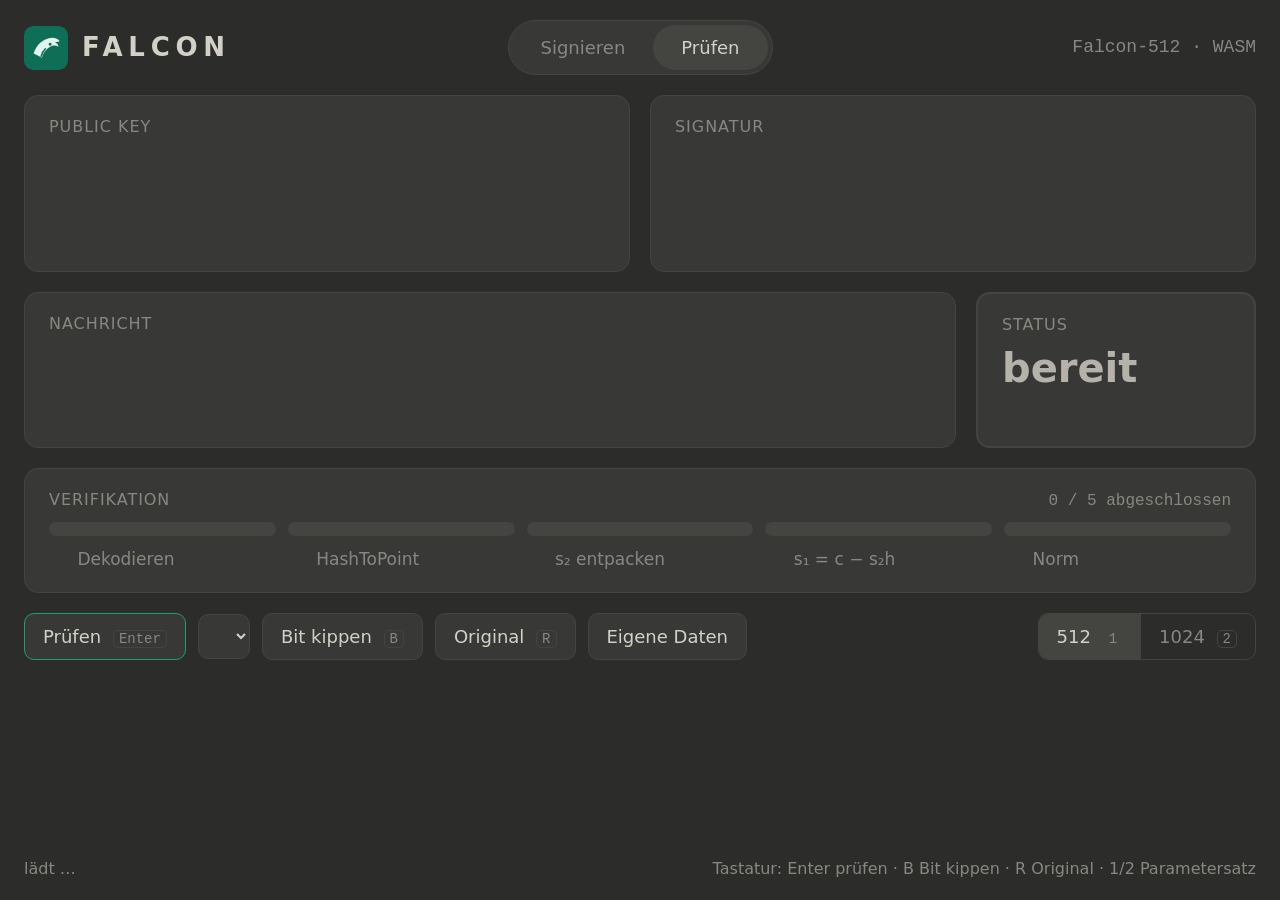
==== Rust/web/index.html @ 87e59b59 "feat(rust): erweiterte Tests, Web-Oberfläche und restliche Python-Vektoren Erweiterte Tests (PLAN.md" ====
<!doctype html>
<html lang="de">
<head>
  <meta charset="utf-8">
  <meta name="viewport" content="width=device-width, initial-scale=1">
  <title>Falcon Demo</title>
  <link rel="icon" href="logo.svg" type="image/svg+xml">
  <link rel="stylesheet" href="style.css">
</head>
<body>
<div class="app">
  <header class="topbar">
    <div class="brand">
      <img src="logo.svg" alt="" width="44" height="44">
      <span class="wordmark">FALCON</span>
    </div>
    <nav class="tabs" role="tablist" aria-label="Ansicht">
      <button role="tab" id="tab-sign" aria-selected="false" aria-controls="view-sign">Signieren</button>
      <button role="tab" id="tab-verify" aria-selected="true" aria-controls="view-verify">Prüfen</button>
    </nav>
    <div class="badge" id="badge">Falcon-512 · WASM</div>
  </header>

  <!-- Prüfen -->
  <main id="view-verify" role="tabpanel" aria-labelledby="tab-verify">
    <section class="row two">
      <article class="tile">
        <div class="tile-head"><span class="label">Public Key</span><span class="meta" id="pk-meta"></span></div>
        <div class="hex" id="pk-hex"></div>
      </article>
      <article class="tile">
        <div class="tile-head"><span class="label">Signatur</span><span class="meta" id="sig-meta"></span></div>
        <div class="hex" id="sig-hex"></div>
        <div class="note" id="sig-note"></div>
      </article>
    </section>

    <section class="row msg-status">
      <article class="tile">
        <div class="tile-head"><span class="label">Nachricht</span><span class="meta" id="msg-meta"></span></div>
        <div class="msg" id="msg-view"></div>
      </article>
      <article class="tile status" id="status" aria-live="polite">
        <span class="label">Status</span>
        <div class="status-word" id="status-word">bereit</div>
        <div class="status-sub" id="status-sub"></div>
      </article>
    </section>

    <section class="tile progress-panel">
      <div class="tile-head">
        <span class="label">Verifikation</span>
        <span class="meta" id="progress-count">0 / 5 abgeschlossen</span>
      </div>
      <ol class="steps" id="steps">
        <li><span class="seg"></span><span class="step-name"><i></i>Dekodieren</span></li>
        <li><span class="seg"></span><span class="step-name"><i></i>HashToPoint</span></li>
        <li><span class="seg"></span><span class="step-name"><i></i>s₂ entpacken</span></li>
        <li><span class="seg"></span><span class="step-name"><i></i>s₁ = c − s₂h</span></li>
        <li><span class="seg"></span><span class="step-name"><i></i>Norm</span></li>
      </ol>
      <div class="norm" id="norm" hidden>
        <div class="norm-text" id="norm-text"></div>
        <div class="gauge" aria-hidden="true"><div class="gauge-fill" id="gauge-fill"></div><div class="gauge-bound"></div></div>
      </div>
    </section>

    <section class="controls">
      <div class="group">
        <button class="primary" id="btn-verify">Prüfen <kbd>Enter</kbd></button>
        <label class="select">
          <span class="sr-only">KAT-Fall</span>
          <select id="kat-select" aria-label="KAT-Fall wählen"></select>
        </label>
        <button id="btn-flip">Bit kippen <kbd>B</kbd></button>
        <button id="btn-reset">Original <kbd>R</kbd></button>
        <button id="btn-own">Eigene Daten</button>
      </div>
      <div class="segmented" role="group" aria-label="Parametersatz">
        <button id="set-512" aria-pressed="true">512 <kbd>1</kbd></button>
        <button id="set-1024" aria-pressed="false">1024 <kbd>2</kbd></button>
      </div>
    </section>

    <dialog id="own-dialog">
      <form method="dialog" class="own-form" id="own-form">
        <h2>Eigene Daten</h2>
        <p class="hint">Hex (Leerzeichen und Zeilenumbrüche erlaubt) oder eine Datei mit den rohen Bytes.</p>
        <label>Public Key <input type="file" id="own-pk-file"></label>
        <textarea id="own-pk" rows="3" spellcheck="false" placeholder="09…"></textarea>
        <label>Signatur <input type="file" id="own-sig-file"></label>
        <textarea id="own-sig" rows="3" spellcheck="false" placeholder="39…"></textarea>
        <label>Nachricht
          <span class="radio"><input type="radio" name="msg-mode" value="text" checked> Text</span>
          <span class="radio"><input type="radio" name="msg-mode" value="hex"> Hex</span>
          <input type="file" id="own-msg-file">
        </label>
        <textarea id="own-msg" rows="2" spellcheck="false"></textarea>
        <div class="own-error" id="own-error" role="alert"></div>
        <div class="dialog-buttons">
          <button value="cancel" formnovalidate>Abbrechen</button>
          <button class="primary" id="own-apply" value="default">Übernehmen und prüfen</button>
        </div>
      </form>
    </dialog>
  </main>

  <!-- Signieren -->
  <main id="view-sign" role="tabpanel" aria-labelledby="tab-sign" hidden>
    <section class="row two">
      <article class="tile">
        <div class="tile-head"><span class="label">Schlüsselpaar</span><span class="meta" id="key-meta">noch keines</span></div>
        <div class="hex" id="key-pk-hex"></div>
        <div class="note" id="key-note">Secret Key bleibt im WebAssembly-Speicher und wird beim Verwerfen gelöscht.</div>
        <div class="tile-actions">
          <button class="primary" id="btn-keygen">Schlüssel erzeugen</button>
        </div>
      </article>
      <article class="tile">
        <div class="tile-head"><span class="label">Nachricht</span><span class="meta" id="sign-msg-meta"></span></div>
        <textarea id="sign-msg" rows="4" spellcheck="false">Hallo Bern, das ist Falcon im Browser.</textarea>
        <div class="tile-actions">
          <button class="primary" id="btn-sign" disabled>Signieren</button>
        </div>
      </article>
    </section>
    <section class="row msg-status">
      <article class="tile">
        <div class="tile-head"><span class="label">Signatur</span><span class="meta" id="sign-sig-meta"></span></div>
        <div class="hex" id="sign-sig-hex"></div>
      </article>
      <article class="tile status" id="sign-status" aria-live="polite">
        <span class="label">Status</span>
        <div class="status-word" id="sign-status-word">bereit</div>
        <div class="status-sub" id="sign-status-sub">erst Schlüssel erzeugen</div>
      </article>
    </section>
    <section class="controls">
      <div class="group">
        <button id="btn-to-verify" disabled>In „Prüfen“ übernehmen</button>
      </div>
      <p class="hint">Nur zur Vorführung: Auf WebAssembly gelten die Prüfungen der konstanten Laufzeit nicht (PLAN.md §6). Keine echten Schlüssel verwenden.</p>
    </section>
  </main>

  <footer class="footer">
    <span id="version">lädt …</span>
    <span>Tastatur: Enter prüfen · B Bit kippen · R Original · 1/2 Parametersatz</span>
  </footer>
</div>
<script type="module" src="app.js"></script>
</body>
</html>
---- Rust/web/style.css ----
/* Farben aus UI-PLAN.md 3.2: gedämpft, kräftiges Türkis nur im Logo.
   Grün und Rot nur als Rand, Leistenabschnitt und Text. */
:root {
  --bg: #2C2C2A;
  --tile: #383836;
  --line: #444441;
  --text: #D3D1C7;
  --text-2: #B4B2A9;
  --muted: #888780;
  --brand: #0F6E56;
  --brand-fg: #E1F5EE;
  --run: #1D9E75;
  --ok: #3B6D11;
  --ok-text: #97C459;
  --bad: #A32D2D;
  --bad-text: #F09595;

  --radius: 14px;
  --gap: 20px;
  --mono: ui-monospace, "Cascadia Mono", "SF Mono", Consolas, "Liberation Mono", monospace;
  --sans: system-ui, -apple-system, "Segoe UI", Roboto, "Helvetica Neue", Arial, sans-serif;
  color-scheme: dark;
}

* { box-sizing: border-box; }

html, body {
  margin: 0;
  background: var(--bg);
  color: var(--text);
  font-family: var(--sans);
  font-size: 18px;
  line-height: 1.4;
}

/* Auf 1920 × 1080 ausgelegt, ab 1280 px brauchbar (UI-PLAN.md 3.5). */
.app {
  max-width: 1760px;
  margin: 0 auto;
  padding: 28px 40px 20px;
  min-height: 100vh;
  display: flex;
  flex-direction: column;
  gap: var(--gap);
}

main { display: flex; flex-direction: column; gap: var(--gap); }
main[hidden] { display: none; }

/* Kopfzeile */
.topbar {
  display: grid;
  grid-template-columns: 1fr auto 1fr;
  align-items: center;
  gap: var(--gap);
}
.brand { display: flex; align-items: center; gap: 14px; }
.wordmark { font-size: 26px; font-weight: 700; letter-spacing: 0.22em; color: var(--text); }
.badge { justify-self: end; color: var(--muted); font-size: 18px; font-family: var(--mono); }

.tabs {
  display: flex;
  background: var(--tile);
  border: 1px solid var(--line);
  border-radius: 999px;
  padding: 4px;
}
.tabs button {
  border: 0;
  background: transparent;
  color: var(--muted);
  padding: 10px 28px;
  border-radius: 999px;
  font-size: 18px;
}
.tabs button[aria-selected="true"] { background: var(--line); color: var(--text); }

/* Kacheln */
.row { display: grid; gap: var(--gap); }
.row.two { grid-template-columns: 1fr 1fr; }
.row.msg-status { grid-template-columns: 1fr 340px; }

.tile {
  background: var(--tile);
  border: 1px solid var(--line);
  border-radius: var(--radius);
  padding: 20px 24px;
  min-width: 0;
}
.tile-head { display: flex; justify-content: space-between; align-items: baseline; gap: 12px; margin-bottom: 10px; }
.label { color: var(--muted); font-size: 16px; letter-spacing: 0.06em; text-transform: uppercase; }
.meta { color: var(--muted); font-size: 16px; font-family: var(--mono); white-space: nowrap; }
.note { color: var(--muted); font-size: 16px; margin-top: 8px; min-height: 1.4em; }

.hex, .msg {
  font-family: var(--mono);
  font-size: 20px;
  color: var(--text-2);
  word-break: break-all;
  display: -webkit-box;
  -webkit-line-clamp: 3;
  -webkit-box-orient: vertical;
  overflow: hidden;
  min-height: 3.6em;
}
.msg.text { font-family: var(--sans); font-size: 24px; word-break: normal; }
.hex mark {
  background: transparent;
  color: var(--bad-text);
  outline: 2px solid var(--bad);
  border-radius: 3px;
  padding: 0 2px;
}

/* Statuskachel (UI-PLAN.md 3.3) */
.status { border-width: 2px; display: flex; flex-direction: column; justify-content: center; gap: 4px; }
.status-word { font-size: 40px; font-weight: 650; color: var(--text-2); }
.status-sub { font-size: 18px; color: var(--muted); font-family: var(--mono); min-height: 1.4em; }
.status.run { border-color: var(--run); }
.status.run .status-word { color: var(--run); }
.status.ok { border-color: var(--ok); }
.status.ok .status-word { color: var(--ok-text); }
.status.bad { border-color: var(--bad); }
.status.bad .status-word { color: var(--bad-text); }

/* Leiste mit fünf Abschnitten */
.steps {
  list-style: none;
  margin: 8px 0 0;
  padding: 0;
  display: grid;
  grid-template-columns: repeat(5, 1fr);
  gap: 12px;
}
.seg { display: block; height: 14px; border-radius: 7px; background: var(--line); transition: background-color 0.2s; }
.step-name { display: flex; align-items: center; gap: 8px; margin-top: 12px; font-size: 20px; color: var(--muted); }
.step-name i { font-style: normal; width: 1.2em; text-align: center; font-weight: 700; }
.steps li.run .seg { background: var(--run); }
.steps li.run .step-name { color: var(--text); }
.steps li.ok .seg { background: var(--ok); }
.steps li.ok .step-name { color: var(--text); }
.steps li.ok i::before { content: "✓"; color: var(--ok-text); }
.steps li.bad .seg { background: var(--bad); }
.steps li.bad .step-name { color: var(--bad-text); }
.steps li.bad i::before { content: "✕"; color: var(--bad-text); }

.norm { margin-top: 18px; display: grid; grid-template-columns: auto 1fr; gap: 20px; align-items: center; }
.norm[hidden] { display: none; }
.norm-text { font-family: var(--mono); font-size: 18px; color: var(--text-2); white-space: nowrap; }
.gauge { position: relative; height: 10px; background: var(--line); border-radius: 5px; }
.gauge-fill { position: absolute; inset: 0 auto 0 0; width: 0; border-radius: 5px; background: var(--ok); transition: width 0.4s; }
.gauge-fill.over { background: var(--bad); }
/* Schranke β² bei 80 % der Breite, Rest zeigt Überschreitung */
.gauge-bound { position: absolute; left: 80%; top: -6px; bottom: -6px; width: 2px; background: var(--text-2); }

/* Bedienleiste */
.controls { display: flex; justify-content: space-between; align-items: center; gap: var(--gap); flex-wrap: wrap; }
.group { display: flex; gap: 12px; flex-wrap: wrap; align-items: center; }

button, select {
  font: inherit;
  font-size: 18px;
  color: var(--text);
  background: var(--tile);
  border: 1px solid var(--line);
  border-radius: 10px;
  padding: 10px 18px;
  cursor: pointer;
}
button:hover:not(:disabled), select:hover { border-color: var(--muted); }
button:disabled { color: var(--muted); cursor: not-allowed; opacity: 0.6; }
button.primary { border-color: var(--run); color: var(--text); }
button.primary:hover:not(:disabled) { background: #1d9e7522; }
:focus-visible { outline: 3px solid var(--run); outline-offset: 2px; }
kbd {
  font-family: var(--mono);
  font-size: 14px;
  color: var(--muted);
  border: 1px solid var(--line);
  border-radius: 5px;
  padding: 0 5px;
  margin-left: 6px;
}
select { padding-right: 12px; }

.segmented { display: flex; border: 1px solid var(--line); border-radius: 10px; overflow: hidden; }
.segmented button { border: 0; border-radius: 0; background: transparent; color: var(--muted); }
.segmented button[aria-pressed="true"] { background: var(--line); color: var(--text); }

.hint { color: var(--muted); font-size: 16px; margin: 0; }
.footer { margin-top: auto; display: flex; justify-content: space-between; color: var(--muted); font-size: 16px; gap: 20px; flex-wrap: wrap; }

/* Signieren */
textarea {
  width: 100%;
  font-family: var(--mono);
  font-size: 18px;
  color: var(--text);
  background: var(--bg);
  border: 1px solid var(--line);
  border-radius: 10px;
  padding: 10px 12px;
  resize: vertical;
}
#sign-msg { font-family: var(--sans); font-size: 22px; }
.tile-actions { margin-top: 14px; display: flex; gap: 12px; }

/* Dialog „Eigene Daten“ */
dialog {
  background: var(--tile);
  color: var(--text);
  border: 1px solid var(--line);
  border-radius: var(--radius);
  width: min(900px, 92vw);
  padding: 24px 28px;
}
dialog::backdrop { background: #000a; }
.own-form { display: flex; flex-direction: column; gap: 8px; }
.own-form h2 { margin: 0 0 4px; font-size: 24px; font-weight: 600; }
.own-form label { display: flex; align-items: center; gap: 14px; margin-top: 8px; color: var(--muted); font-size: 16px; }
.own-form input[type=file] { font-size: 14px; color: var(--muted); }
.radio { display: inline-flex; gap: 4px; align-items: center; color: var(--text-2); }
.own-error { color: var(--bad-text); min-height: 1.4em; font-size: 16px; }
.dialog-buttons { display: flex; justify-content: flex-end; gap: 12px; margin-top: 8px; }

.sr-only { position: absolute; width: 1px; height: 1px; overflow: hidden; clip: rect(0 0 0 0); white-space: nowrap; }

/* Beamer (1920 × 1080): grössere Schrift, Fläche ausnutzen */
@media (min-width: 1600px) and (min-height: 900px) {
  html, body { font-size: 20px; }
  .app { gap: 26px; padding-top: 36px; }
  .tile { padding: 26px 30px; }
  .label, .meta, .note, .hint, .footer { font-size: 18px; }
  .hex, .msg { font-size: 23px; -webkit-line-clamp: 4; min-height: 5.6em; }
  .msg.text { font-size: 30px; }
  .row.msg-status { grid-template-columns: 1fr 420px; }
  .status-word { font-size: 56px; }
  .status-sub { font-size: 20px; }
  .seg { height: 18px; border-radius: 9px; }
  .step-name { font-size: 24px; margin-top: 16px; }
  .norm-text { font-size: 22px; }
  button, select { font-size: 20px; padding: 12px 22px; }
  .wordmark { font-size: 30px; }
  .tabs button { font-size: 20px; padding: 12px 32px; }
}

/* schmaler als 1280 px: enger; Handy: einspaltig ohne Anspruch */
@media (max-width: 1400px) {
  .app { padding: 20px 24px; }
  .row.msg-status { grid-template-columns: 1fr 280px; }
  .step-name { font-size: 17px; }
}
@media (max-width: 900px) {
  .topbar { grid-template-columns: 1fr; justify-items: start; }
  .badge { justify-self: start; }
  .row.two, .row.msg-status { grid-template-columns: 1fr; }
  .steps { grid-template-columns: 1fr; }
  .norm { grid-template-columns: 1fr; }
  .norm-text { white-space: normal; }
  .tile-head { flex-wrap: wrap; }
  .meta { white-space: normal; }
  .app { padding: 16px; }
}
@media (prefers-reduced-motion: reduce) {
  .seg, .gauge-fill { transition: none; }
}
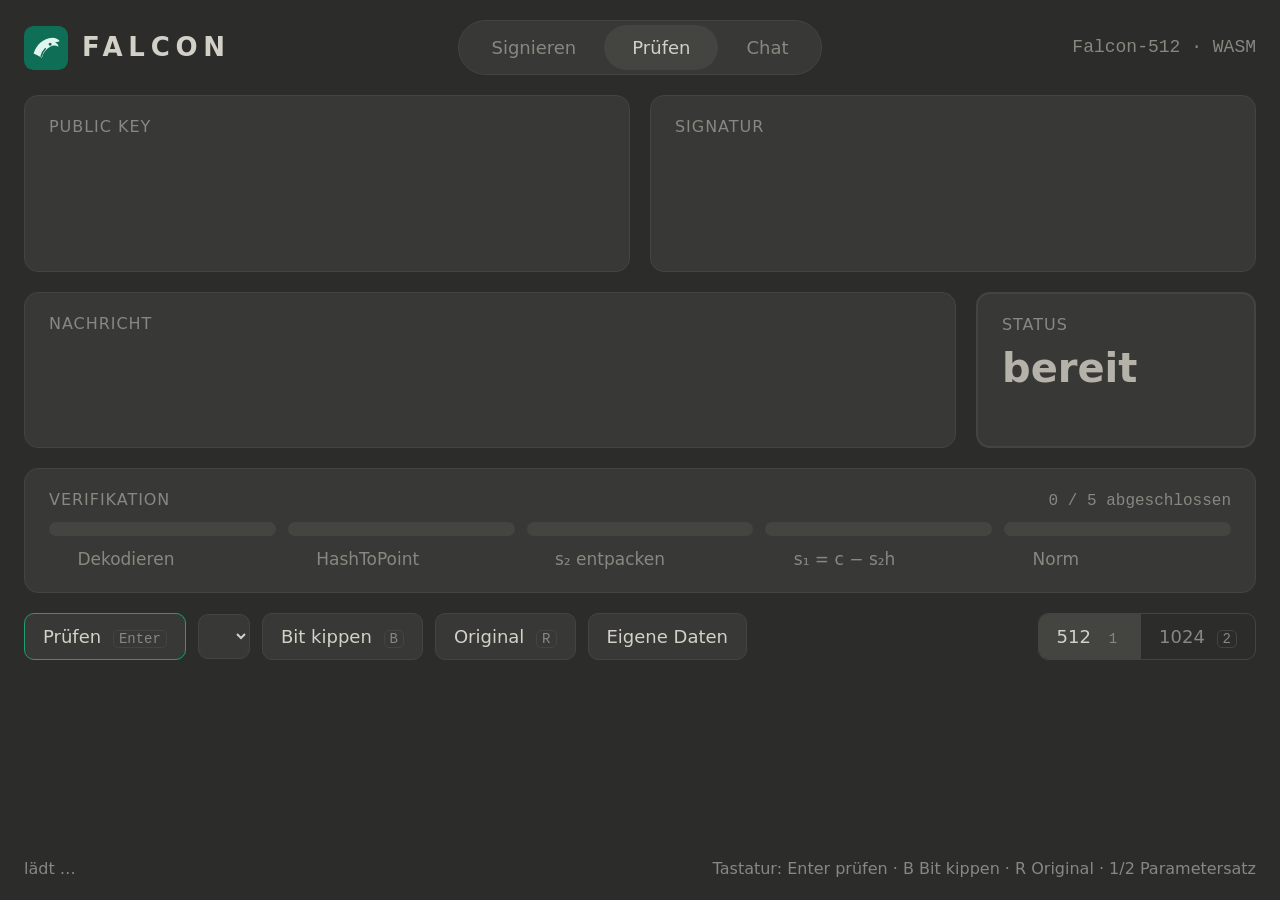
==== commit 9d90c8ee: "feat(rust/web): Chat mit signierten Nachrichten und Prüfbericht Dritte Ansicht „Chat“ (Entwurf 3): M" ====
--- a/Rust/web/index.html
+++ b/Rust/web/index.html
@@ -17,6 +17,7 @@
     <nav class="tabs" role="tablist" aria-label="Ansicht">
       <button role="tab" id="tab-sign" aria-selected="false" aria-controls="view-sign">Signieren</button>
       <button role="tab" id="tab-verify" aria-selected="true" aria-controls="view-verify">Prüfen</button>
+      <button role="tab" id="tab-chat" aria-selected="false" aria-controls="view-chat">Chat</button>
     </nav>
     <div class="badge" id="badge">Falcon-512 · WASM</div>
   </header>
@@ -143,6 +144,48 @@
     </section>
   </main>
 
+  <!-- Chat: jede Nachricht signiert, beim Empfänger geprüft -->
+  <main id="view-chat" role="tabpanel" aria-labelledby="tab-chat" hidden>
+    <section class="chat-layout">
+      <article class="tile chat">
+        <div class="tile-head"><span class="label">Chat mit Alice</span><span class="meta" id="chat-meta">Schlüssel werden erzeugt …</span></div>
+        <div class="chat-list" id="chat-list" aria-live="polite"></div>
+        <form class="chat-input" id="chat-form" autocomplete="off">
+          <div class="segmented" role="group" aria-label="Absender">
+            <button type="button" id="as-me" aria-pressed="true">Du</button>
+            <button type="button" id="as-alice" aria-pressed="false">Alice</button>
+          </div>
+          <input id="chat-text" maxlength="500" placeholder="Nachricht schreiben" aria-label="Nachricht">
+          <button class="primary" id="chat-send" type="submit">Senden</button>
+        </form>
+      </article>
+      <article class="tile status inspector" id="insp" aria-live="polite">
+        <span class="label">Prüfbericht</span>
+        <div class="status-word" id="insp-word">–</div>
+        <div class="status-sub" id="insp-sub">Nachricht anklicken</div>
+        <ol class="insp-steps" id="insp-steps">
+          <li><i></i>Dekodieren</li>
+          <li><i></i>HashToPoint</li>
+          <li><i></i>s₂ entpacken</li>
+          <li><i></i>s₁ = c − s₂h</li>
+          <li><i></i><span id="insp-norm">Norm</span></li>
+        </ol>
+        <div class="insp-raw" id="insp-raw"></div>
+        <div class="tile-actions">
+          <button id="insp-tamper" disabled>Nachricht verfälschen</button>
+          <button id="insp-restore" disabled>Original</button>
+        </div>
+      </article>
+    </section>
+    <section class="controls">
+      <div class="group">
+        <button id="chat-newkeys">Neue Schlüssel</button>
+        <button id="chat-clear">Verlauf leeren</button>
+      </div>
+      <p class="hint">Jede Nachricht wird mit dem Schlüssel des Absenders signiert und beim Empfänger mit dessen Public Key geprüft.</p>
+    </section>
+  </main>
+
   <footer class="footer">
     <span id="version">lädt …</span>
     <span>Tastatur: Enter prüfen · B Bit kippen · R Original · 1/2 Parametersatz</span>
--- a/Rust/web/style.css
+++ b/Rust/web/style.css
@@ -224,6 +224,62 @@
 .dialog-buttons { display: flex; justify-content: flex-end; gap: 12px; margin-top: 8px; }
 
 .sr-only { position: absolute; width: 1px; height: 1px; overflow: hidden; clip: rect(0 0 0 0); white-space: nowrap; }
+
+/* Chat (Entwurf 3): Messenger links, Prüfbericht rechts */
+.chat-layout { display: grid; grid-template-columns: minmax(0, 1.25fr) minmax(0, 1fr); gap: var(--gap); }
+.chat { display: flex; flex-direction: column; }
+.chat-list {
+  display: flex;
+  flex-direction: column;
+  gap: 12px;
+  height: 46vh;
+  min-height: 300px;
+  overflow-y: auto;
+  padding: 4px 4px 4px 0;
+}
+.bubble {
+  max-width: 80%;
+  padding: 10px 14px;
+  border-radius: 14px;
+  font-size: 20px;
+  cursor: pointer;
+  border: 1px solid transparent;
+  text-align: left;
+  font-family: var(--sans);
+  color: var(--text);
+  background: var(--line);
+}
+.bubble.them { align-self: flex-start; border-bottom-left-radius: 4px; }
+.bubble.me { align-self: flex-end; border-bottom-right-radius: 4px; background: var(--brand); color: var(--brand-fg); }
+.bubble.selected { outline: 2px solid var(--run); outline-offset: 3px; }
+.bubble.rejected { border-color: var(--bad); }
+.bubble .who { display: block; font-size: 14px; color: var(--muted); margin-bottom: 2px; }
+.bubble.me .who { color: #9FE1CB; }
+.bubble .badge-line { display: block; font-size: 14px; margin-top: 4px; font-family: var(--mono); }
+.bubble .badge-line.ok { color: var(--ok-text); }
+.bubble .badge-line.bad { color: var(--bad-text); }
+.bubble.me .badge-line.ok { color: #C0DD97; }
+.chat-input { display: flex; gap: 12px; margin-top: 14px; align-items: center; }
+.chat-input input {
+  flex: 1;
+  min-width: 0;
+  font: inherit;
+  font-size: 20px;
+  color: var(--text);
+  background: var(--bg);
+  border: 1px solid var(--line);
+  border-radius: 10px;
+  padding: 10px 14px;
+}
+.inspector { justify-content: flex-start; }
+.insp-steps { list-style: none; margin: 14px 0 0; padding: 0; display: flex; flex-direction: column; gap: 8px; font-size: 20px; color: var(--muted); }
+.insp-steps li { display: flex; align-items: center; gap: 10px; }
+.insp-steps i { font-style: normal; width: 1.2em; text-align: center; font-weight: 700; }
+.insp-steps li.ok { color: var(--text); }
+.insp-steps li.ok i::before { content: "✓"; color: var(--ok-text); }
+.insp-steps li.bad { color: var(--bad-text); }
+.insp-steps li.bad i::before { content: "✕"; color: var(--bad-text); }
+.insp-raw { margin-top: 14px; font-family: var(--mono); font-size: 16px; color: var(--muted); word-break: break-all; min-height: 2.8em; }
 
 /* Beamer (1920 × 1080): grössere Schrift, Fläche ausnutzen */
 @media (min-width: 1600px) and (min-height: 900px) {
@@ -260,6 +316,9 @@
   .tile-head { flex-wrap: wrap; }
   .meta { white-space: normal; }
   .app { padding: 16px; }
+  .chat-layout { grid-template-columns: 1fr; }
+  .bubble { max-width: 92%; font-size: 17px; }
+  .chat-list { height: 50vh; }
 }
 @media (prefers-reduced-motion: reduce) {
   .seg, .gauge-fill { transition: none; }
